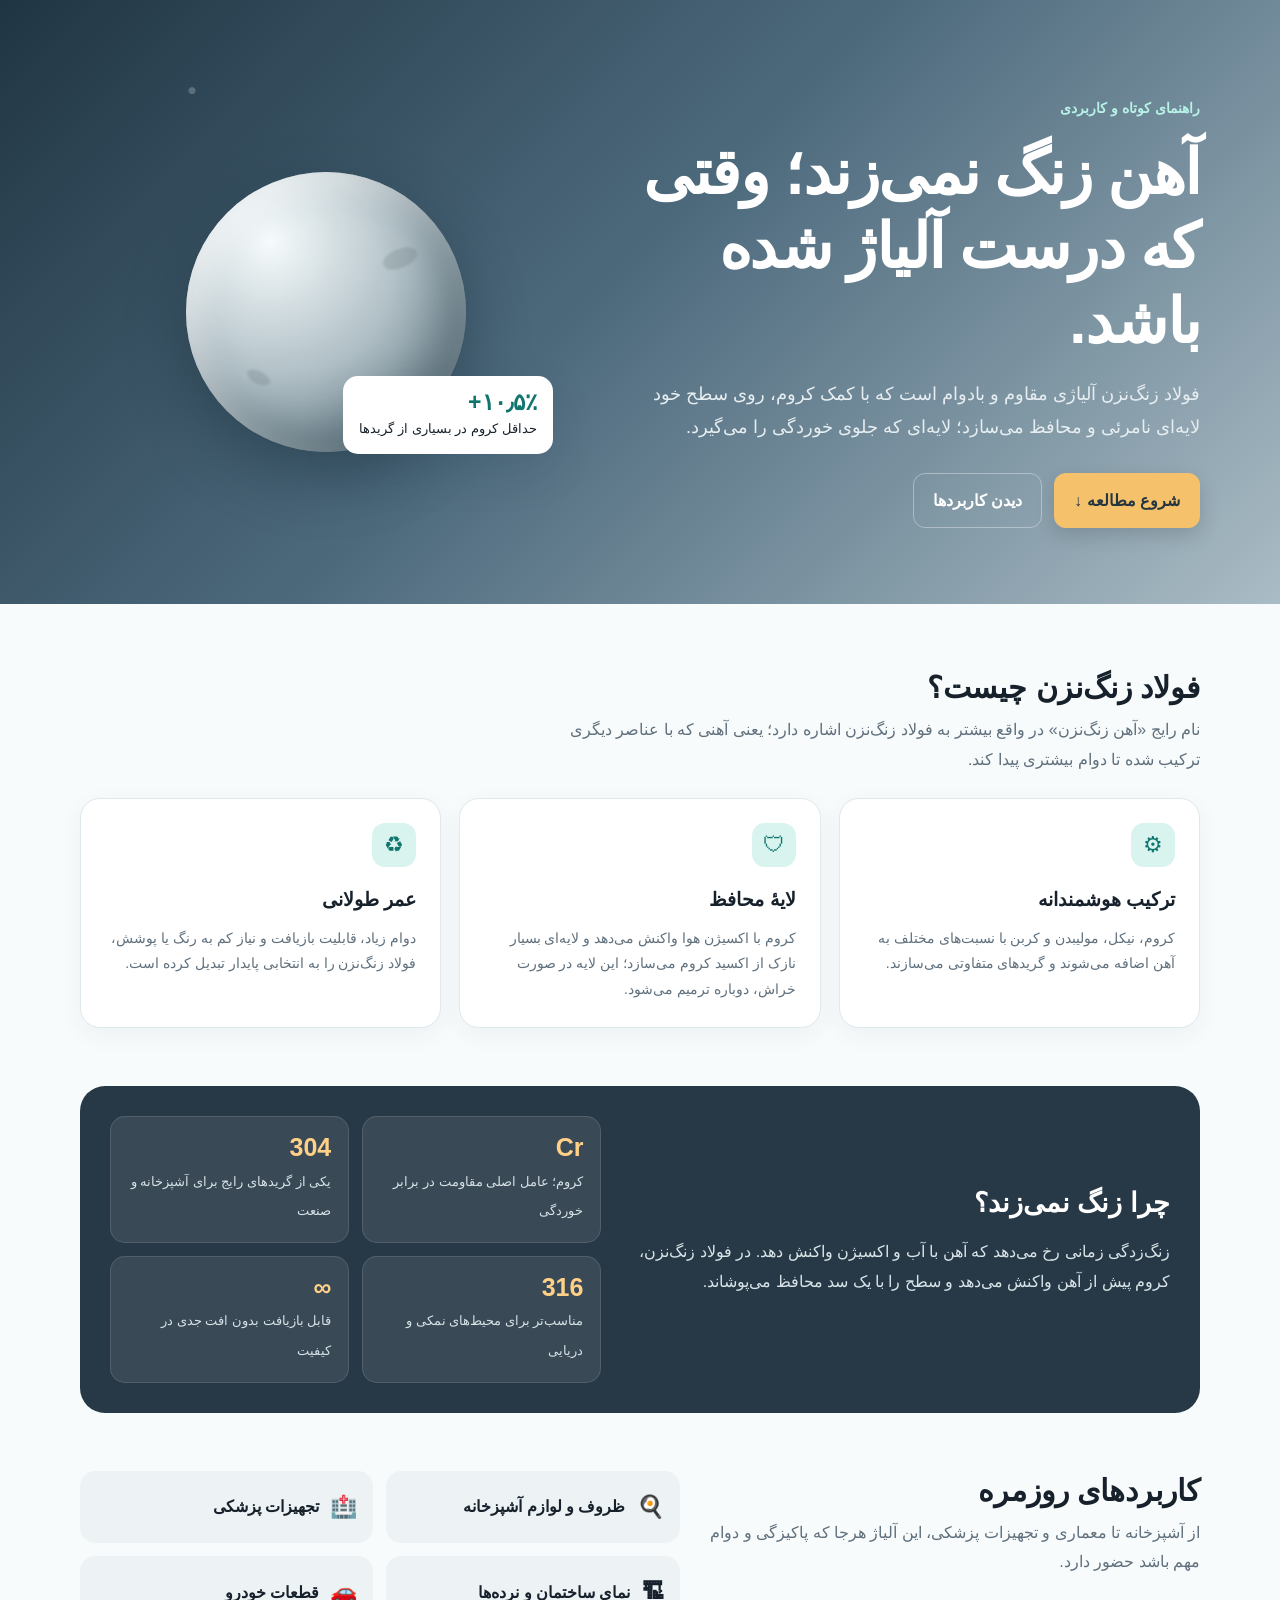
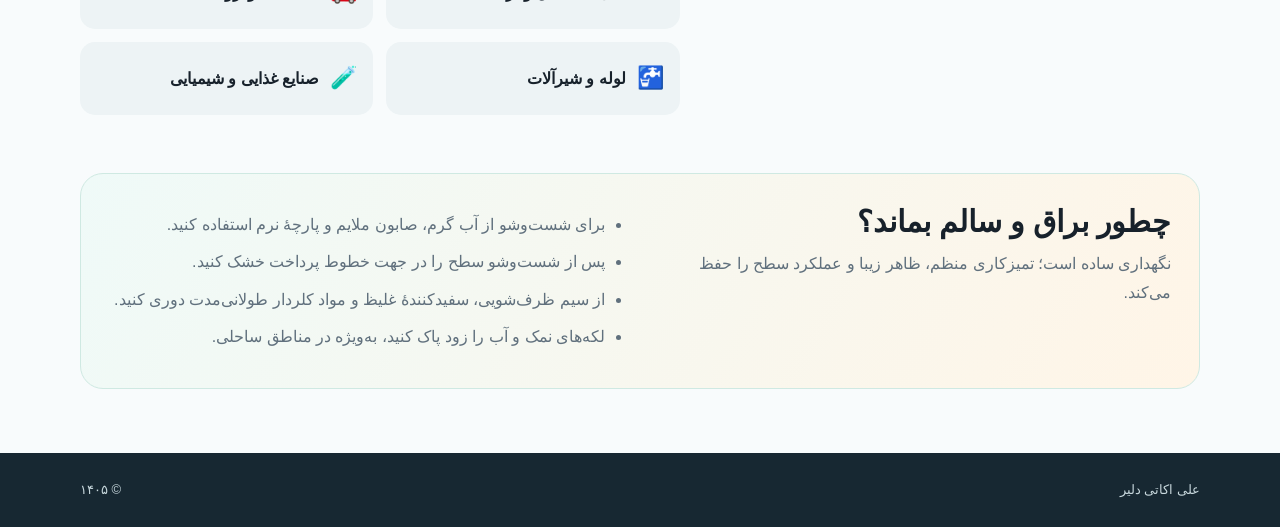
==== روزنامه دیواری/آهن زنگ نزن/index.html @ 152c4d01 "." ====
﻿<!doctype html>
<html lang="fa" dir="rtl">
<head>
  <meta charset="utf-8">
  <meta name="viewport" content="width=device-width, initial-scale=1">
  <title>کلاس پنجم الف | علی اکاتی دلیر </title>
  <meta name="description" content="آشنایی با فولاد زنگ‌نزن، ترکیب، ویژگی‌ها، کاربردها و روش نگهداری آن">
  <style>
    :root{
      --ink:#17212b;
      --muted:#60707d;
      --steel:#526779;
      --steel-dark:#273846;
      --mist:#edf3f5;
      --teal:#0f766e;
      --teal-light:#d9f3ef;
      --orange:#f28c28;
      --white:#ffffff;
      --line:#dfe8ec;
      --shadow:0 18px 45px rgba(28,52,68,.12);
    }
    *{box-sizing:border-box}
    body{
      margin:0;
      color:var(--ink);
      background:#f8fbfc;
      font-family:Tahoma,"Segoe UI",sans-serif;
      line-height:1.85;
    }
    a{color:inherit;text-decoration:none}
    .wrap{width:min(1120px,calc(100% - 40px));margin:auto}
    header{
      background:
        radial-gradient(circle at 15% 15%, rgba(255,255,255,.22) 0 3px, transparent 4px 100px),
        linear-gradient(135deg,#203543 0%,#4d6a7d 48%,#aabcc5 100%);
      color:#fff;
      overflow:hidden;
    }
    nav{display:flex;align-items:center;justify-content:space-between;padding:22px 0}
    .brand{display:flex;gap:12px;align-items:center;font-weight:800;letter-spacing:-.3px}
    .brand-mark{width:38px;height:38px;border-radius:12px;background:linear-gradient(145deg,#fff,#aab8bf);display:grid;place-items:center;color:#314a59;font-size:21px;box-shadow:inset -3px -3px 7px rgba(0,0,0,.15)}
    .navlinks{display:flex;gap:22px;font-size:14px;color:#e8f0f3}
    .navlinks a:hover{color:#fff}
    .hero{display:grid;grid-template-columns:1.08fr .92fr;gap:50px;align-items:center;padding:52px 0 76px}
    .eyebrow{color:#b8f2e6;font-size:14px;font-weight:bold;margin-bottom:14px}
    h1{font-size:clamp(34px,5vw,62px);line-height:1.2;margin:0 0 19px;letter-spacing:-1.5px}
    .hero p{font-size:18px;max-width:620px;color:#e7eef1;margin:0 0 28px}
    .actions{display:flex;gap:12px;flex-wrap:wrap}
    .btn{padding:12px 19px;border-radius:12px;font-weight:bold;border:1px solid transparent;display:inline-flex;align-items:center;gap:7px}
    .btn-primary{background:#f5c26b;color:#263640;box-shadow:0 7px 20px rgba(0,0,0,.14)}
    .btn-ghost{border-color:rgba(255,255,255,.35);color:#fff}
    .hero-art{position:relative;min-height:320px;display:grid;place-items:center}
    .orb{width:280px;height:280px;border-radius:50%;background:radial-gradient(circle at 30% 25%,#f6fbfc,#b3c2c8 45%,#5c7380 100%);box-shadow:inset -25px -25px 45px rgba(31,52,63,.34),inset 12px 12px 28px rgba(255,255,255,.6),0 24px 60px rgba(15,35,46,.35);position:relative}
    .orb:before,.orb:after{content:"";position:absolute;border-radius:50%;background:rgba(76,92,99,.19);filter:blur(1px)}
    .orb:before{width:36px;height:19px;right:48px;top:77px;transform:rotate(-22deg)}
    .orb:after{width:25px;height:13px;left:60px;bottom:68px;transform:rotate(28deg)}
    .badge{position:absolute;bottom:18px;right:4%;background:#fff;color:var(--ink);padding:13px 16px;border-radius:15px;box-shadow:var(--shadow);font-size:13px}
    .badge strong{display:block;font-size:23px;color:var(--teal);line-height:1.2}
    main{padding:64px 0}
    .section-head{display:flex;align-items:end;justify-content:space-between;gap:20px;margin-bottom:24px}
    h2{font-size:30px;margin:0;line-height:1.3}
    .lead{color:var(--muted);margin:8px 0 0;max-width:670px}
    .grid{display:grid;grid-template-columns:repeat(3,1fr);gap:18px}
    .card{background:#fff;border:1px solid var(--line);border-radius:20px;padding:24px;box-shadow:0 7px 24px rgba(30,62,75,.05)}
    .icon{width:44px;height:44px;border-radius:13px;display:grid;place-items:center;background:var(--teal-light);color:var(--teal);font-size:22px;margin-bottom:15px}
    .card h3{margin:0 0 8px;font-size:19px}
    .card p{color:var(--muted);margin:0;font-size:14px}
    .facts{margin-top:58px;background:var(--steel-dark);border-radius:25px;color:#fff;padding:30px;display:grid;grid-template-columns:1.1fr 1fr;gap:28px;align-items:center}
    .facts h2{font-size:27px}
    .facts p{color:#d8e4e8}
    .stat-grid{display:grid;grid-template-columns:repeat(2,1fr);gap:13px}
    .stat{padding:17px;border-radius:15px;background:rgba(255,255,255,.09);border:1px solid rgba(255,255,255,.12)}
    .stat strong{display:block;color:#ffd087;font-size:25px;line-height:1.1;margin-bottom:4px}
    .stat span{font-size:13px;color:#d6e2e6}
    .uses{margin-top:58px;display:grid;grid-template-columns:.9fr 1.1fr;gap:30px;align-items:start}
    .use-list{display:grid;grid-template-columns:repeat(2,1fr);gap:13px}
    .use{background:var(--mist);padding:16px;border-radius:15px;display:flex;gap:11px;align-items:center;font-weight:bold}
    .use i{font-style:normal;font-size:22px}
    .care{margin-top:58px;background:linear-gradient(120deg,#effaf8,#fff5e7);border:1px solid #cfe9e2;border-radius:23px;padding:28px;display:grid;grid-template-columns:1fr 1fr;gap:30px}
    .care ul{margin:0;padding-right:20px;color:var(--muted)}
    .care li{margin:8px 0}
    footer{background:#172832;color:#c7d7dc;padding:25px 0;font-size:13px}
    footer .wrap{display:flex;justify-content:space-between;gap:15px;flex-wrap:wrap}
    @media (max-width:800px){
      .hero,.facts,.uses,.care{grid-template-columns:1fr}
      .hero{padding-top:30px}
      .hero-art{min-height:260px}
      .orb{width:220px;height:220px}
      .grid{grid-template-columns:1fr}
      .navlinks{display:none}
      .section-head{display:block}
    }
  </style>
</head>
<body>
  <header>
    <div class="wrap">
      <nav>
        
        
      </nav>
      <section class="hero">
        <div>
          <div class="eyebrow">راهنمای کوتاه و کاربردی</div>
          <h1>آهن زنگ نمی‌زند؛ وقتی که درست آلیاژ شده باشد.</h1>
          <p>فولاد زنگ‌نزن آلیاژی مقاوم و بادوام است که با کمک کروم، روی سطح خود لایه‌ای نامرئی و محافظ می‌سازد؛ لایه‌ای که جلوی خوردگی را می‌گیرد.</p>
          <div class="actions">
            <a class="btn btn-primary" href="#about">شروع مطالعه ↓</a>
            <a class="btn btn-ghost" href="#uses">دیدن کاربردها</a>
          </div>
        </div>
        <div class="hero-art" aria-label="تصویر تزئینی یک گوی فلزی">
          <div class="orb"></div>
          <div class="badge"><strong>۱۰٫۵٪+</strong>حداقل کروم در بسیاری از گریدها</div>
        </div>
      </section>
    </div>
  </header>

  <main class="wrap">
    <section id="about">
      <div class="section-head">
        <div>
          <h2>فولاد زنگ‌نزن چیست؟</h2>
          <p class="lead">نام رایج «آهن زنگ‌نزن» در واقع بیشتر به فولاد زنگ‌نزن اشاره دارد؛ یعنی آهنی که با عناصر دیگری ترکیب شده تا دوام بیشتری پیدا کند.</p>
        </div>
      </div>
      <div class="grid">
        <article class="card"><div class="icon">⚙</div><h3>ترکیب هوشمندانه</h3><p>کروم، نیکل، مولیبدن و کربن با نسبت‌های مختلف به آهن اضافه می‌شوند و گریدهای متفاوتی می‌سازند.</p></article>
        <article class="card"><div class="icon">🛡</div><h3>لایهٔ محافظ</h3><p>کروم با اکسیژن هوا واکنش می‌دهد و لایه‌ای بسیار نازک از اکسید کروم می‌سازد؛ این لایه در صورت خراش، دوباره ترمیم می‌شود.</p></article>
        <article class="card"><div class="icon">♻</div><h3>عمر طولانی</h3><p>دوام زیاد، قابلیت بازیافت و نیاز کم به رنگ یا پوشش، فولاد زنگ‌نزن را به انتخابی پایدار تبدیل کرده است.</p></article>
      </div>
    </section>

    <section class="facts">
      <div>
        <h2>چرا زنگ نمی‌زند؟</h2>
        <p>زنگ‌زدگی زمانی رخ می‌دهد که آهن با آب و اکسیژن واکنش دهد. در فولاد زنگ‌نزن، کروم پیش از آهن واکنش می‌دهد و سطح را با یک سد محافظ می‌پوشاند.</p>
      </div>
      <div class="stat-grid">
        <div class="stat"><strong>Cr</strong><span>کروم؛ عامل اصلی مقاومت در برابر خوردگی</span></div>
        <div class="stat"><strong>304</strong><span>یکی از گریدهای رایج برای آشپزخانه و صنعت</span></div>
        <div class="stat"><strong>316</strong><span>مناسب‌تر برای محیط‌های نمکی و دریایی</span></div>
        <div class="stat"><strong>∞</strong><span>قابل بازیافت بدون افت جدی در کیفیت</span></div>
      </div>
    </section>

    <section id="uses" class="uses">
      <div>
        <h2>کاربردهای روزمره</h2>
        <p class="lead">از آشپزخانه تا معماری و تجهیزات پزشکی، این آلیاژ هرجا که پاکیزگی و دوام مهم باشد حضور دارد.</p>
      </div>
      <div class="use-list">
        <div class="use"><i>🍳</i>ظروف و لوازم آشپزخانه</div>
        <div class="use"><i>🏥</i>تجهیزات پزشکی</div>
        <div class="use"><i>🏗</i>نمای ساختمان و نرده‌ها</div>
        <div class="use"><i>🚗</i>قطعات خودرو</div>
        <div class="use"><i>🚰</i>لوله و شیرآلات</div>
        <div class="use"><i>🧪</i>صنایع غذایی و شیمیایی</div>
      </div>
    </section>

    <section id="care" class="care">
      <div>
        <h2>چطور براق و سالم بماند؟</h2>
        <p class="lead">نگهداری ساده است؛ تمیزکاری منظم، ظاهر زیبا و عملکرد سطح را حفظ می‌کند.</p>
      </div>
      <ul>
        <li>برای شست‌وشو از آب گرم، صابون ملایم و پارچهٔ نرم استفاده کنید.</li>
        <li>پس از شست‌وشو سطح را در جهت خطوط پرداخت خشک کنید.</li>
        <li>از سیم ظرف‌شویی، سفیدکنندهٔ غلیظ و مواد کلردار طولانی‌مدت دوری کنید.</li>
        <li>لکه‌های نمک و آب را زود پاک کنید، به‌ویژه در مناطق ساحلی.</li>
      </ul>
    </section>
  </main>

  <footer>
    <div class="wrap"><span>علی اکاتی دلیر</span><span>© ۱۴۰۵</span></div>
  </footer>
</body>
</html>
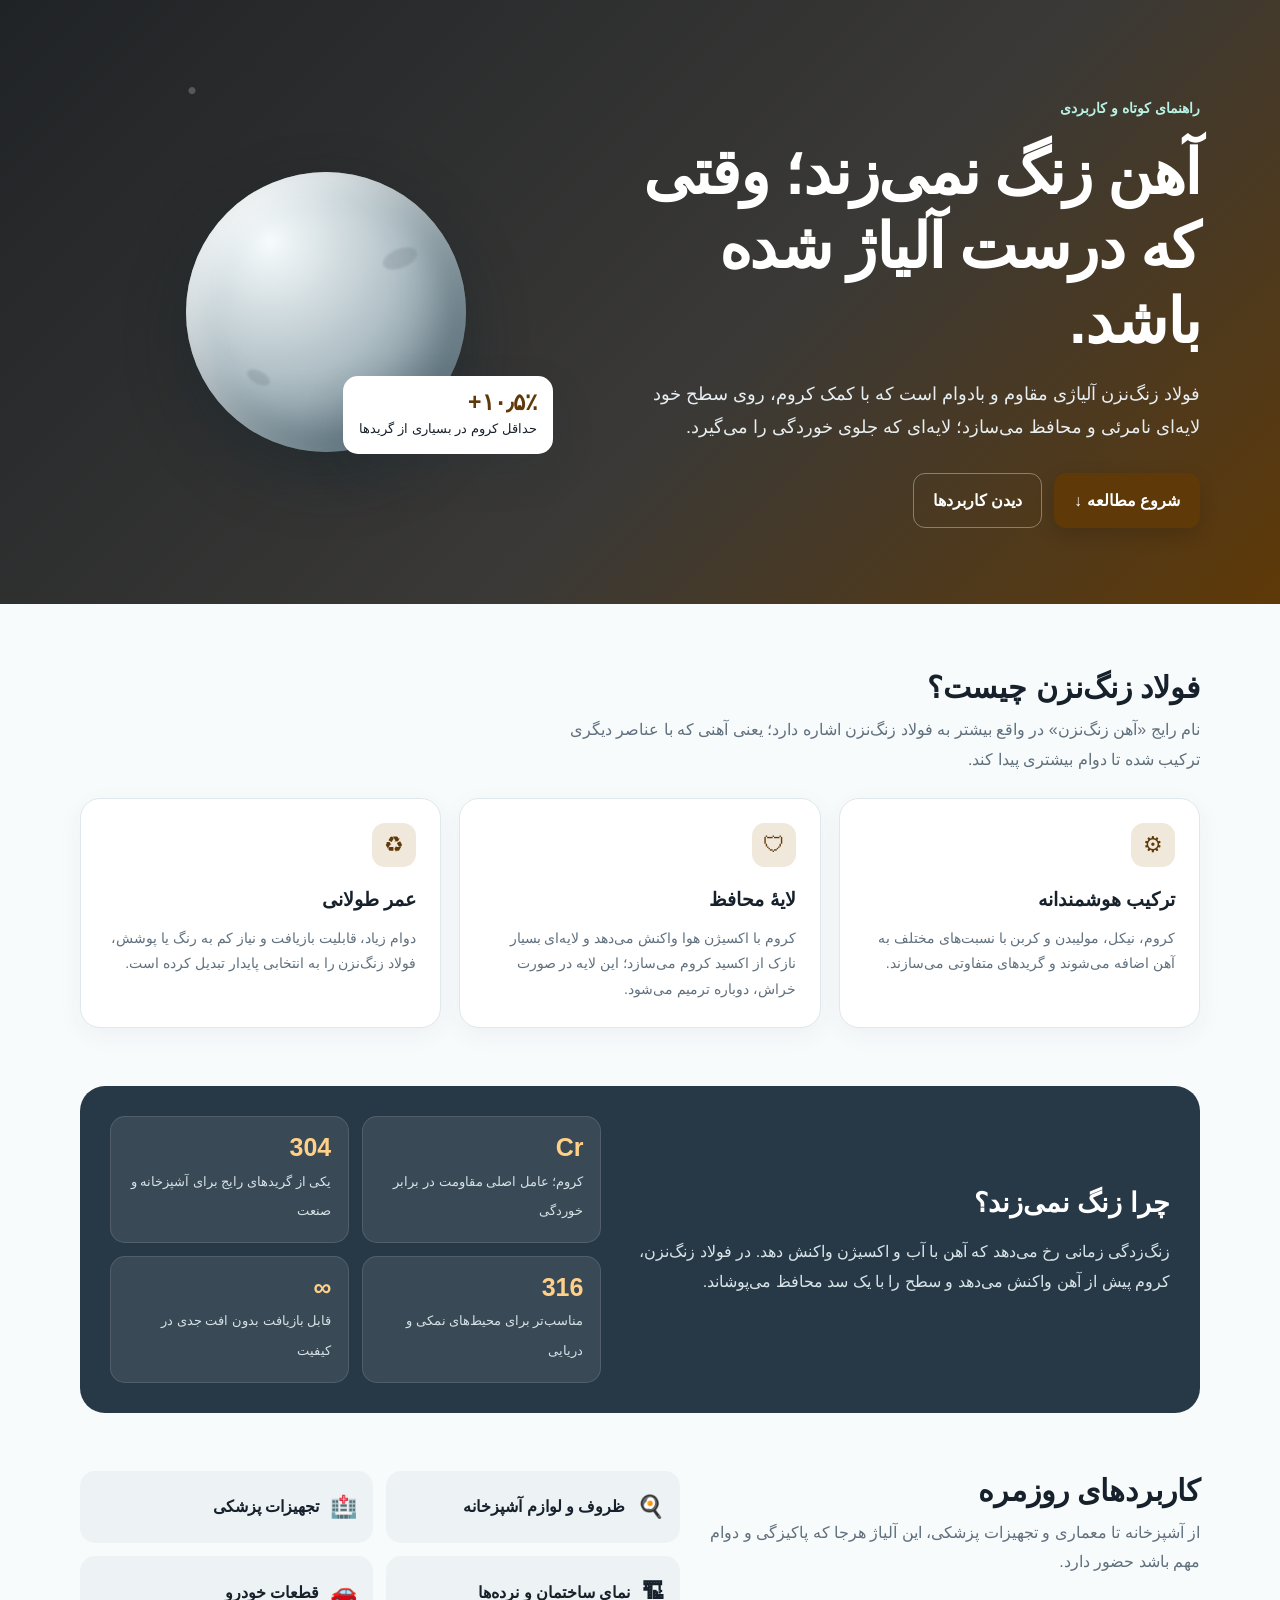
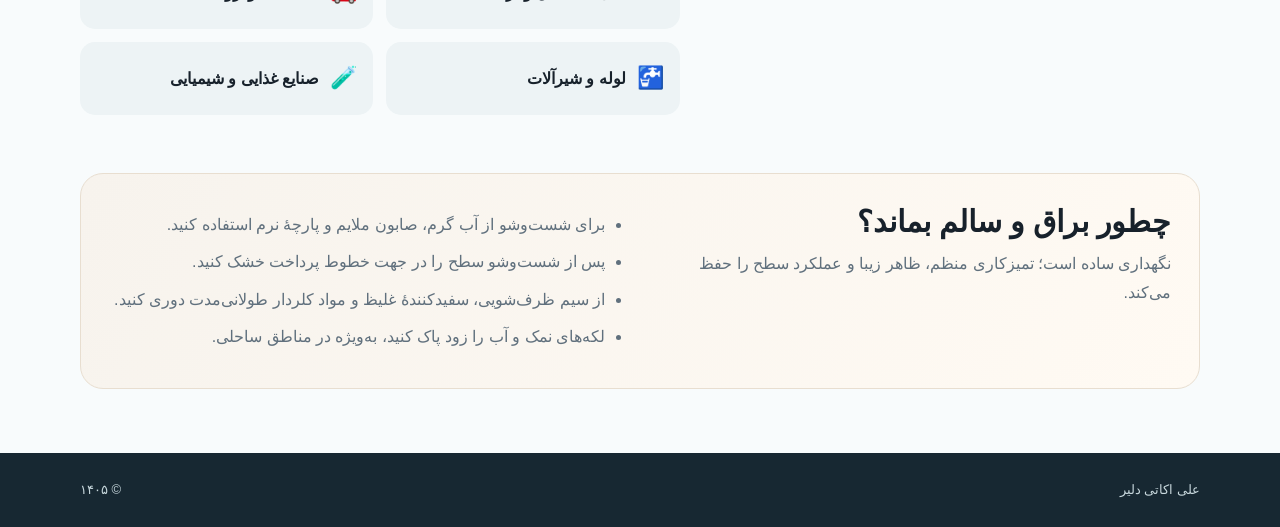
==== commit e16ac636: "color editing" ====
--- a/روزنامه دیواری/آهن زنگ نزن/index.html
+++ b/روزنامه دیواری/آهن زنگ نزن/index.html
@@ -12,9 +12,9 @@
       --steel:#526779;
       --steel-dark:#273846;
       --mist:#edf3f5;
-      --teal:#0f766e;
-      --teal-light:#d9f3ef;
-      --orange:#f28c28;
+      --teal:#5F3908;
+      --teal-light:#f1e8dc;
+      --orange:#5F3908;
       --white:#ffffff;
       --line:#dfe8ec;
       --shadow:0 18px 45px rgba(28,52,68,.12);
@@ -32,7 +32,7 @@
     header{
       background:
         radial-gradient(circle at 15% 15%, rgba(255,255,255,.22) 0 3px, transparent 4px 100px),
-        linear-gradient(135deg,#203543 0%,#4d6a7d 48%,#aabcc5 100%);
+        linear-gradient(135deg,#202326 0%,#3a3937 58%,#5F3908 100%);
       color:#fff;
       overflow:hidden;
     }
@@ -47,7 +47,7 @@
     .hero p{font-size:18px;max-width:620px;color:#e7eef1;margin:0 0 28px}
     .actions{display:flex;gap:12px;flex-wrap:wrap}
     .btn{padding:12px 19px;border-radius:12px;font-weight:bold;border:1px solid transparent;display:inline-flex;align-items:center;gap:7px}
-    .btn-primary{background:#f5c26b;color:#263640;box-shadow:0 7px 20px rgba(0,0,0,.14)}
+    .btn-primary{background:#5F3908;color:#fff;box-shadow:0 7px 20px rgba(0,0,0,.14)}
     .btn-ghost{border-color:rgba(255,255,255,.35);color:#fff}
     .hero-art{position:relative;min-height:320px;display:grid;place-items:center}
     .orb{width:280px;height:280px;border-radius:50%;background:radial-gradient(circle at 30% 25%,#f6fbfc,#b3c2c8 45%,#5c7380 100%);box-shadow:inset -25px -25px 45px rgba(31,52,63,.34),inset 12px 12px 28px rgba(255,255,255,.6),0 24px 60px rgba(15,35,46,.35);position:relative}
@@ -76,7 +76,7 @@
     .use-list{display:grid;grid-template-columns:repeat(2,1fr);gap:13px}
     .use{background:var(--mist);padding:16px;border-radius:15px;display:flex;gap:11px;align-items:center;font-weight:bold}
     .use i{font-style:normal;font-size:22px}
-    .care{margin-top:58px;background:linear-gradient(120deg,#effaf8,#fff5e7);border:1px solid #cfe9e2;border-radius:23px;padding:28px;display:grid;grid-template-columns:1fr 1fr;gap:30px}
+    .care{margin-top:58px;background:linear-gradient(120deg,#f7f3ed,#fffaf3);border:1px solid #e8ded0;border-radius:23px;padding:28px;display:grid;grid-template-columns:1fr 1fr;gap:30px}
     .care ul{margin:0;padding-right:20px;color:var(--muted)}
     .care li{margin:8px 0}
     footer{background:#172832;color:#c7d7dc;padding:25px 0;font-size:13px}
@@ -179,3 +179,5 @@
   </footer>
 </body>
 </html>
+
+
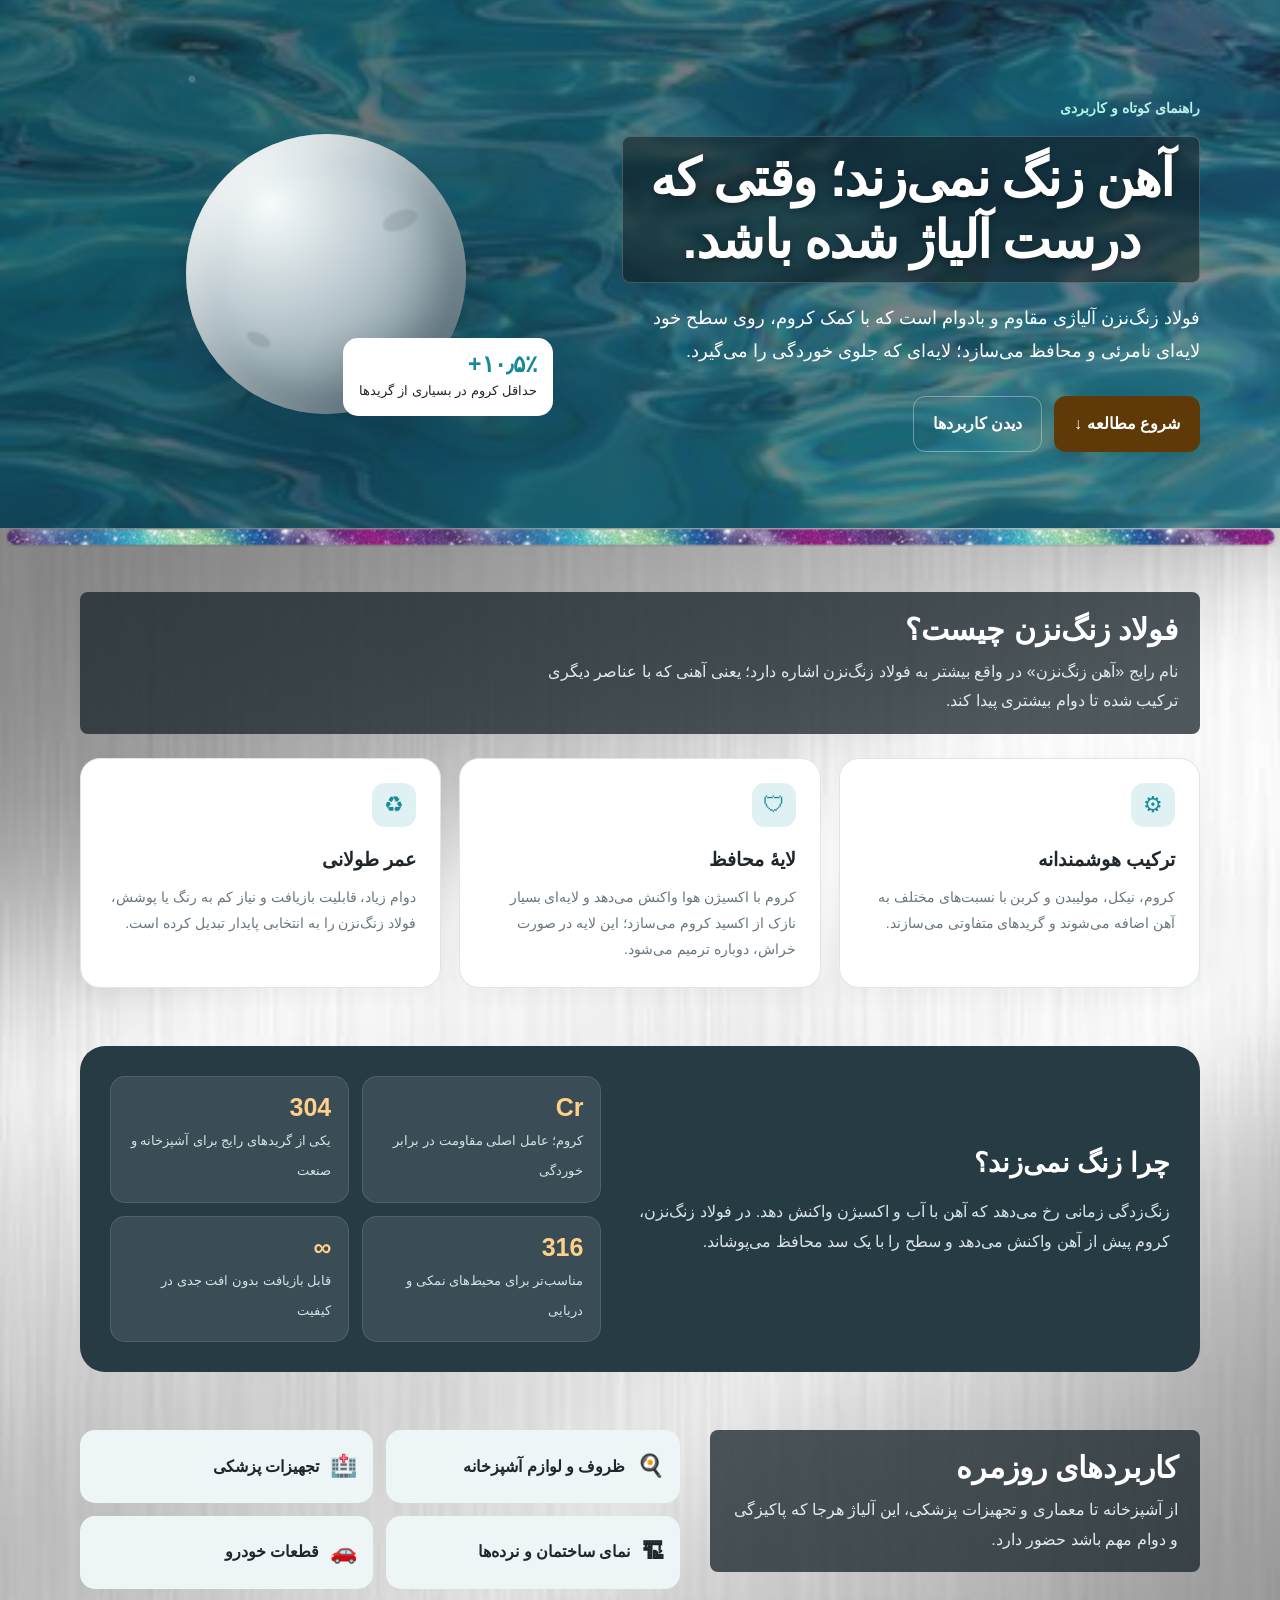
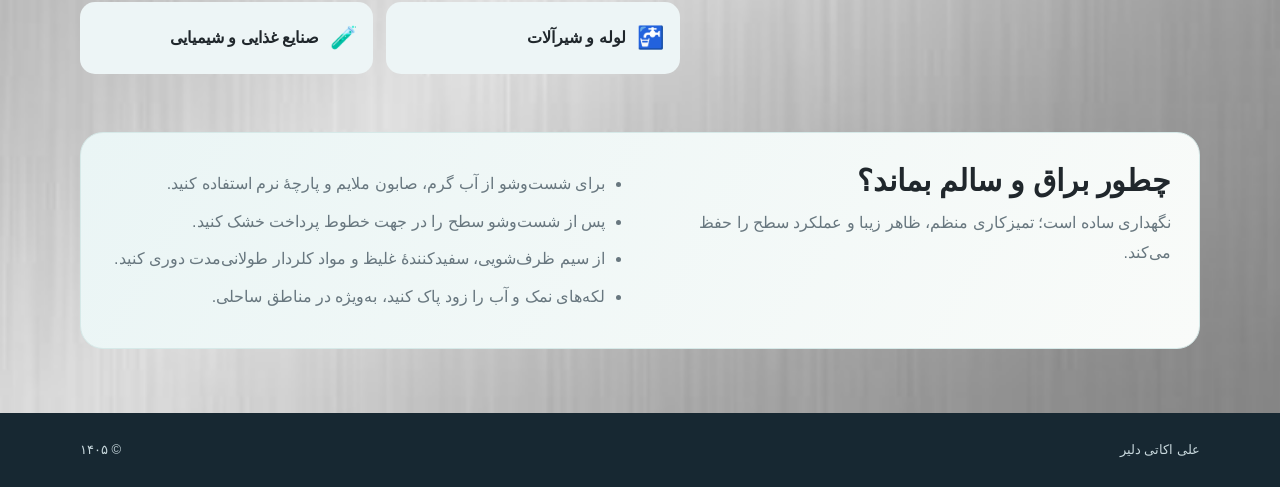
==== commit d69665ba: "some customize" ====
--- a/روزنامه دیواری/آهن زنگ نزن/index.html
+++ b/روزنامه دیواری/آهن زنگ نزن/index.html
@@ -7,23 +7,23 @@
   <meta name="description" content="آشنایی با فولاد زنگ‌نزن، ترکیب، ویژگی‌ها، کاربردها و روش نگهداری آن">
   <style>
     :root{
-      --ink:#17212b;
-      --muted:#60707d;
+      --ink:#20272c;
+      --muted:#68777f;
       --steel:#526779;
-      --steel-dark:#273846;
-      --mist:#edf3f5;
-      --teal:#5F3908;
-      --teal-light:#f1e8dc;
+      --steel-dark:#273b45;
+      --mist:#edf5f6;
+      --teal:#168a9b;
+      --teal-light:#dff1f2;
       --orange:#5F3908;
       --white:#ffffff;
-      --line:#dfe8ec;
+      --line:#dce6e8;
       --shadow:0 18px 45px rgba(28,52,68,.12);
     }
     *{box-sizing:border-box}
     body{
       margin:0;
       color:var(--ink);
-      background:#f8fbfc;
+      background:#f7fafb;
       font-family:Tahoma,"Segoe UI",sans-serif;
       line-height:1.85;
     }
@@ -31,8 +31,9 @@
     .wrap{width:min(1120px,calc(100% - 40px));margin:auto}
     header{
       background:
-        radial-gradient(circle at 15% 15%, rgba(255,255,255,.22) 0 3px, transparent 4px 100px),
-        linear-gradient(135deg,#202326 0%,#3a3937 58%,#5F3908 100%);
+        radial-gradient(circle at 15% 15%, rgba(255,255,255,.18) 0 3px, transparent 4px 100px),
+        linear-gradient(120deg,rgba(21,31,36,.66),rgba(41,61,67,.58)),
+        url("assets/water-texture.jpeg") center 45% / cover;
       color:#fff;
       overflow:hidden;
     }
@@ -43,8 +44,8 @@
     .navlinks a:hover{color:#fff}
     .hero{display:grid;grid-template-columns:1.08fr .92fr;gap:50px;align-items:center;padding:52px 0 76px}
     .eyebrow{color:#b8f2e6;font-size:14px;font-weight:bold;margin-bottom:14px}
-    h1{font-size:clamp(34px,5vw,62px);line-height:1.2;margin:0 0 19px;letter-spacing:-1.5px}
-    .hero p{font-size:18px;max-width:620px;color:#e7eef1;margin:0 0 28px}
+    h1{display:block;width:fit-content;max-width:100%;font-size:clamp(30px,4.2vw,52px);line-height:1.2;margin:0 auto 19px;padding:10px 16px;border-radius:8px;color:#fff;background:rgba(20,30,35,.58);border:1px solid rgba(255,255,255,.2);text-align:center;letter-spacing:-1.5px;text-shadow:0 2px 8px rgba(0,0,0,.35);backdrop-filter:blur(3px)}
+    .hero p{font-size:18px;max-width:620px;color:#fff;margin:0 0 28px}
     .actions{display:flex;gap:12px;flex-wrap:wrap}
     .btn{padding:12px 19px;border-radius:12px;font-weight:bold;border:1px solid transparent;display:inline-flex;align-items:center;gap:7px}
     .btn-primary{background:#5F3908;color:#fff;box-shadow:0 7px 20px rgba(0,0,0,.14)}
@@ -56,14 +57,16 @@
     .orb:after{width:25px;height:13px;left:60px;bottom:68px;transform:rotate(28deg)}
     .badge{position:absolute;bottom:18px;right:4%;background:#fff;color:var(--ink);padding:13px 16px;border-radius:15px;box-shadow:var(--shadow);font-size:13px}
     .badge strong{display:block;font-size:23px;color:var(--teal);line-height:1.2}
-    main{padding:64px 0}
-    .section-head{display:flex;align-items:end;justify-content:space-between;gap:20px;margin-bottom:24px}
+    .header-divider{--divider-height:clamp(12px,1.5vw,28px);position:relative;z-index:2;height:var(--divider-height);margin-bottom:clamp(-28px,-1.5vw,-12px);background:transparent;overflow:hidden;line-height:0;pointer-events:none}
+    .header-divider img{position:absolute;left:50%;top:50%;display:block;width:max(72vw,420px);height:max(72vw,420px);max-width:none;object-fit:fill;transform:translate(-50%,-50%) rotate(-45deg);filter:drop-shadow(0 1px 2px rgba(32,39,44,.24))}
+    main{padding:64px 0;color:#fff;background:url("assets/stainless-background.jpg") center center / cover no-repeat;}
+    .section-head{display:flex;align-items:end;justify-content:space-between;gap:20px;margin-bottom:24px;padding:18px 22px;border-radius:8px;background:rgba(26,38,43,.76)}
     h2{font-size:30px;margin:0;line-height:1.3}
-    .lead{color:var(--muted);margin:8px 0 0;max-width:670px}
+    .lead{color:#e1eaed;margin:8px 0 0;max-width:670px}
     .grid{display:grid;grid-template-columns:repeat(3,1fr);gap:18px}
     .card{background:#fff;border:1px solid var(--line);border-radius:20px;padding:24px;box-shadow:0 7px 24px rgba(30,62,75,.05)}
     .icon{width:44px;height:44px;border-radius:13px;display:grid;place-items:center;background:var(--teal-light);color:var(--teal);font-size:22px;margin-bottom:15px}
-    .card h3{margin:0 0 8px;font-size:19px}
+    .card h3{margin:0 0 8px;font-size:19px;color:var(--ink)}
     .card p{color:var(--muted);margin:0;font-size:14px}
     .facts{margin-top:58px;background:var(--steel-dark);border-radius:25px;color:#fff;padding:30px;display:grid;grid-template-columns:1.1fr 1fr;gap:28px;align-items:center}
     .facts h2{font-size:27px}
@@ -73,10 +76,12 @@
     .stat strong{display:block;color:#ffd087;font-size:25px;line-height:1.1;margin-bottom:4px}
     .stat span{font-size:13px;color:#d6e2e6}
     .uses{margin-top:58px;display:grid;grid-template-columns:.9fr 1.1fr;gap:30px;align-items:start}
+    .uses>div:first-child{padding:18px 22px;border-radius:8px;background:rgba(26,38,43,.76)}
     .use-list{display:grid;grid-template-columns:repeat(2,1fr);gap:13px}
-    .use{background:var(--mist);padding:16px;border-radius:15px;display:flex;gap:11px;align-items:center;font-weight:bold}
+    .use{background:var(--mist);padding:16px;border-radius:15px;display:flex;gap:11px;align-items:center;font-weight:bold;color:var(--ink)}
     .use i{font-style:normal;font-size:22px}
-    .care{margin-top:58px;background:linear-gradient(120deg,#f7f3ed,#fffaf3);border:1px solid #e8ded0;border-radius:23px;padding:28px;display:grid;grid-template-columns:1fr 1fr;gap:30px}
+    .care{margin-top:58px;background:linear-gradient(120deg,#eaf5f5,#f9fbf9);border:1px solid #d6e9e8;border-radius:23px;padding:28px;display:grid;grid-template-columns:1fr 1fr;gap:30px;color:var(--ink)}
+    .care .lead{color:var(--muted)}
     .care ul{margin:0;padding-right:20px;color:var(--muted)}
     .care li{margin:8px 0}
     footer{background:#172832;color:#c7d7dc;padding:25px 0;font-size:13px}
@@ -117,7 +122,9 @@
     </div>
   </header>
 
-  <main class="wrap">
+  <div class="header-divider" aria-hidden="true"><img src="assets/image1.png" alt=""></div>
+
+  <main><div class="wrap">
     <section id="about">
       <div class="section-head">
         <div>
@@ -172,7 +179,7 @@
         <li>لکه‌های نمک و آب را زود پاک کنید، به‌ویژه در مناطق ساحلی.</li>
       </ul>
     </section>
-  </main>
+  </div></main>
 
   <footer>
     <div class="wrap"><span>علی اکاتی دلیر</span><span>© ۱۴۰۵</span></div>
@@ -181,3 +188,24 @@
 </html>
 
 
+
+
+
+
+
+
+
+
+
+
+
+
+
+
+
+
+
+
+
+
+
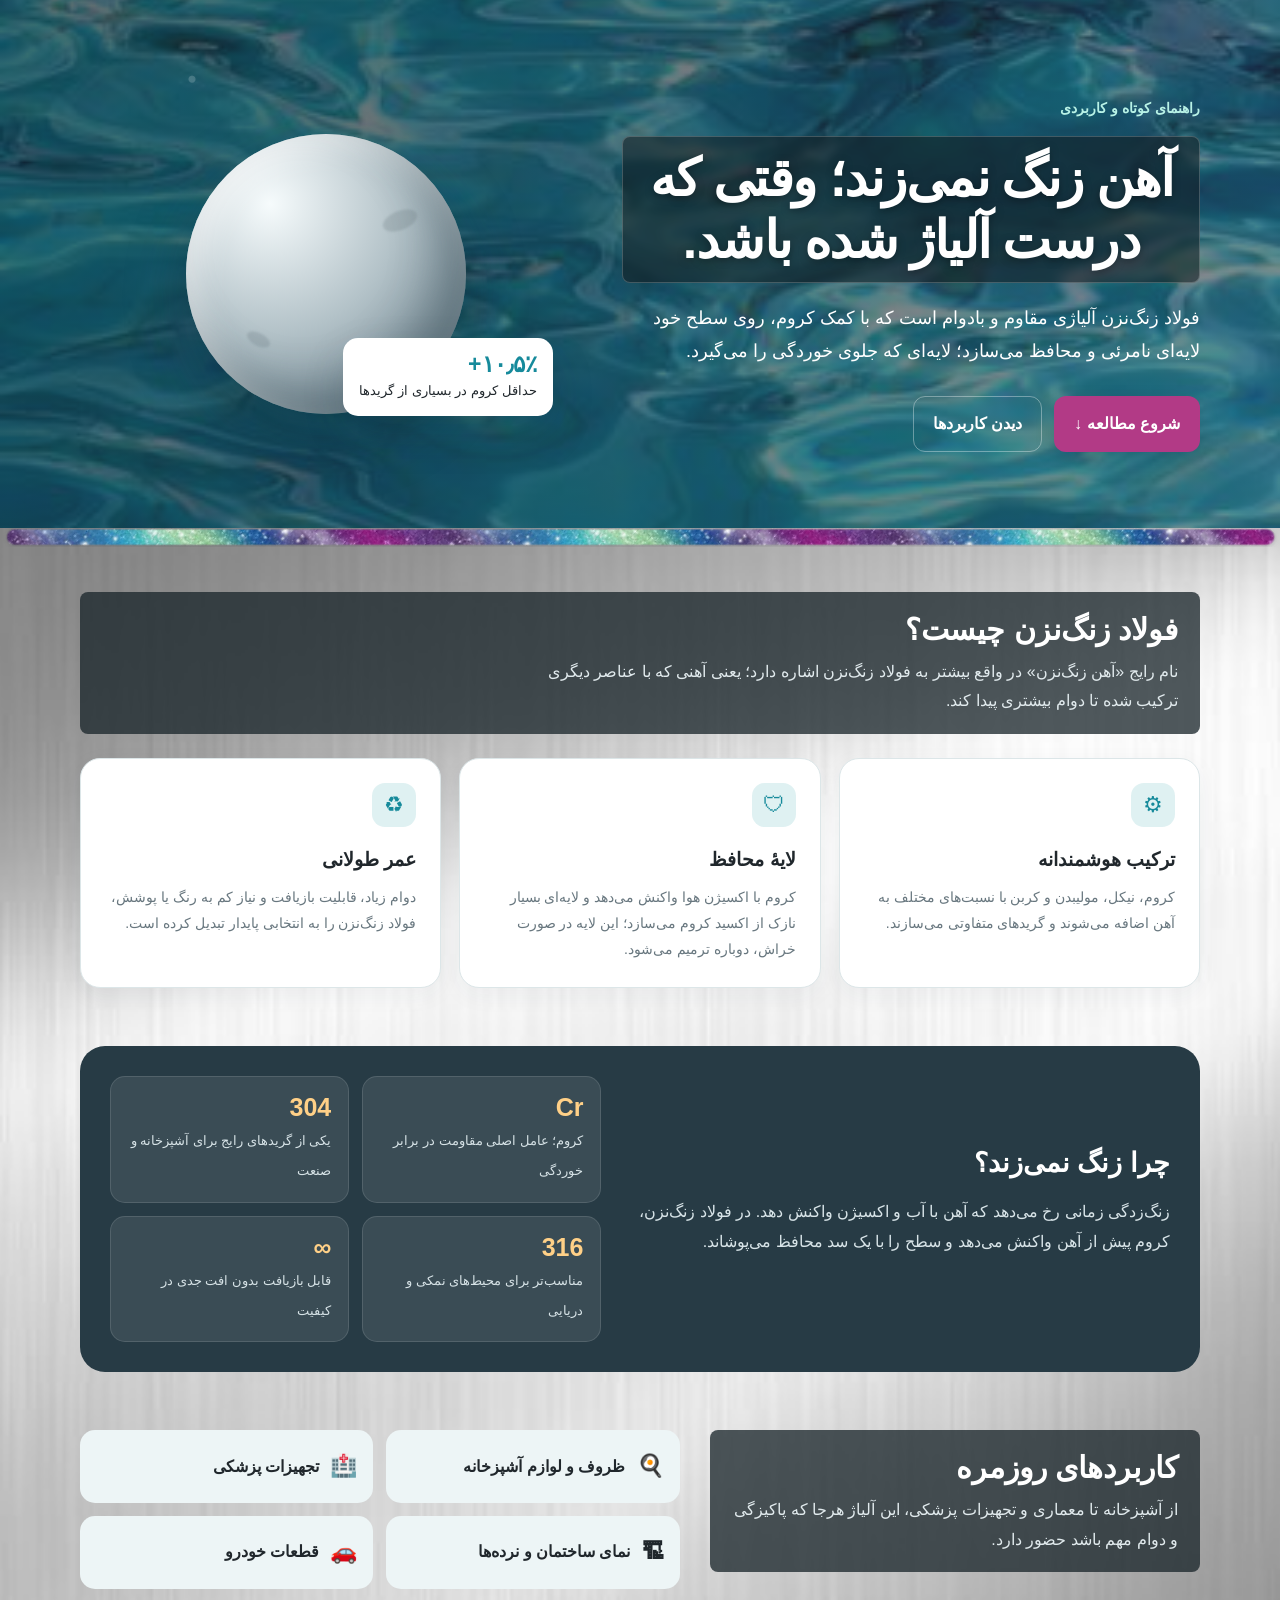
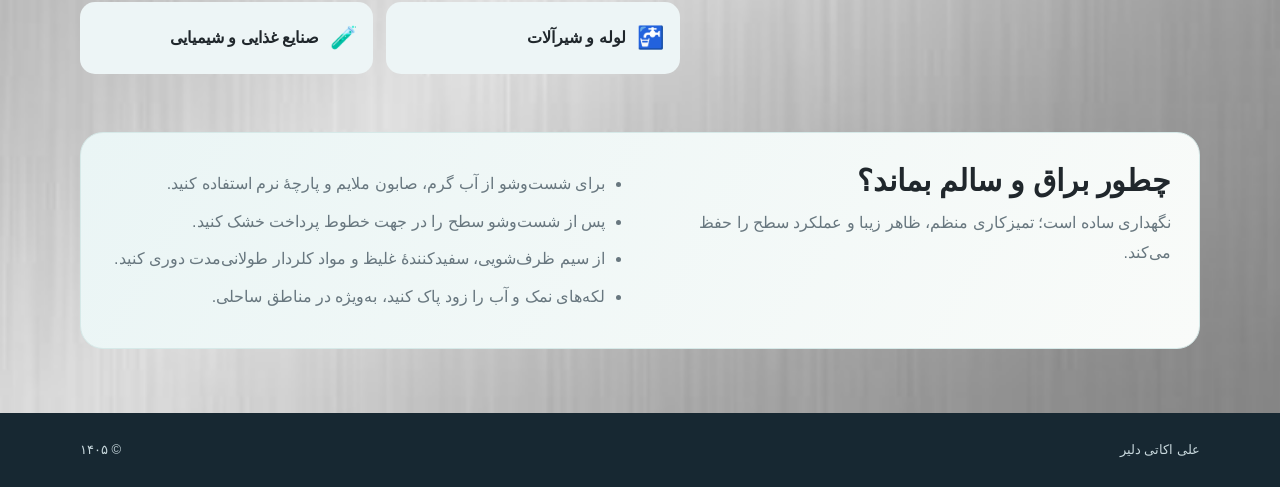
==== commit b66e9585: "color edit" ====
--- a/روزنامه دیواری/آهن زنگ نزن/index.html
+++ b/روزنامه دیواری/آهن زنگ نزن/index.html
@@ -48,7 +48,7 @@
     .hero p{font-size:18px;max-width:620px;color:#fff;margin:0 0 28px}
     .actions{display:flex;gap:12px;flex-wrap:wrap}
     .btn{padding:12px 19px;border-radius:12px;font-weight:bold;border:1px solid transparent;display:inline-flex;align-items:center;gap:7px}
-    .btn-primary{background:#5F3908;color:#fff;box-shadow:0 7px 20px rgba(0,0,0,.14)}
+    .btn-primary{background:#B23A86;color:#fff;box-shadow:0 7px 20px rgba(0,0,0,.14)}
     .btn-ghost{border-color:rgba(255,255,255,.35);color:#fff}
     .hero-art{position:relative;min-height:320px;display:grid;place-items:center}
     .orb{width:280px;height:280px;border-radius:50%;background:radial-gradient(circle at 30% 25%,#f6fbfc,#b3c2c8 45%,#5c7380 100%);box-shadow:inset -25px -25px 45px rgba(31,52,63,.34),inset 12px 12px 28px rgba(255,255,255,.6),0 24px 60px rgba(15,35,46,.35);position:relative}
@@ -209,3 +209,4 @@
 
 
 
+
